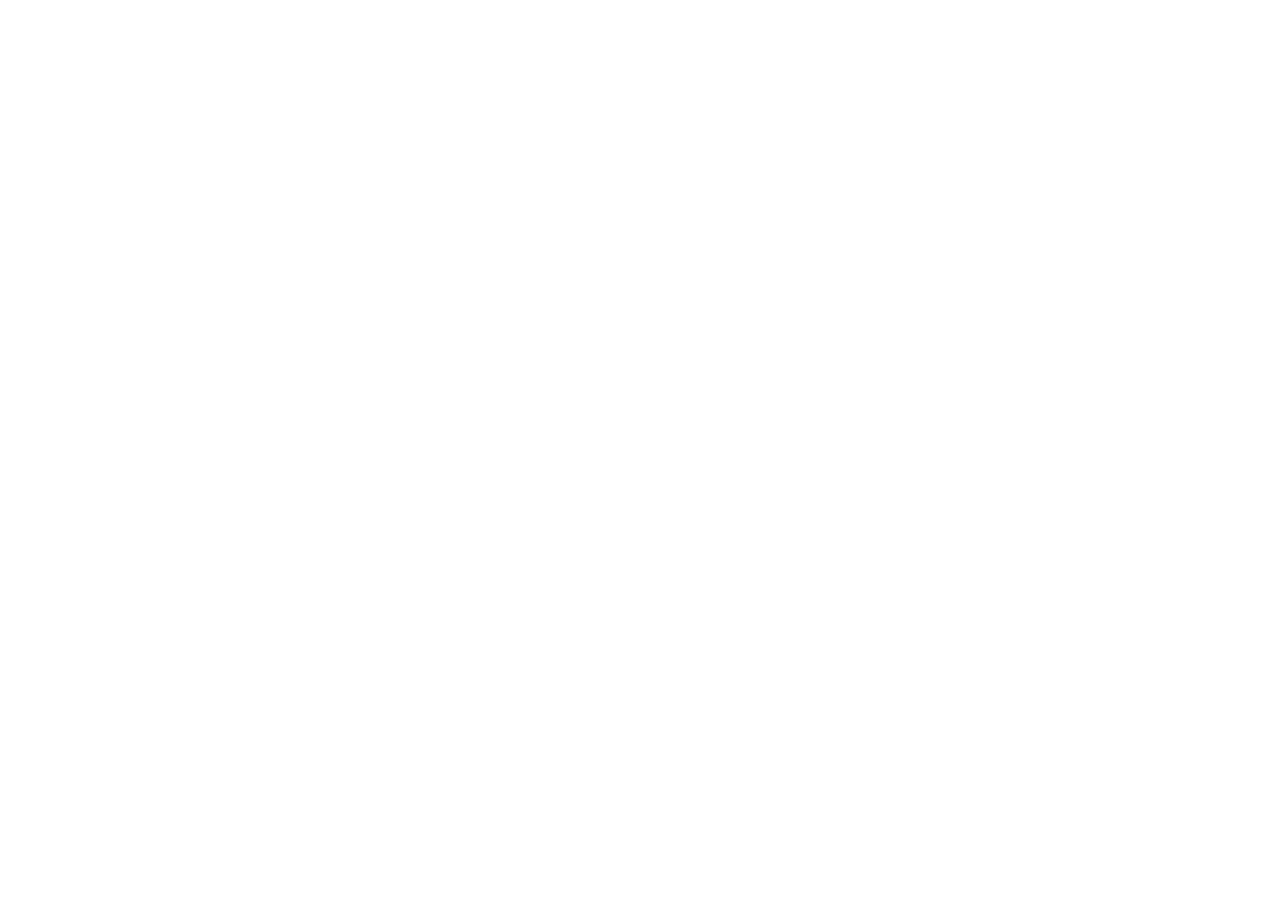
==== index.html @ 029785fe "Se añadio el setup del proyecto" ====
<!DOCTYPE html>
<html lang="en">
<head>
    <meta charset="UTF-8">
    <meta http-equiv="X-UA-Compatible" content="IE=edge">
    <meta name="viewport" content="width=device-width, initial-scale=1.0">
    <title>Document</title>
</head>
<body>
    
</body>
</html>
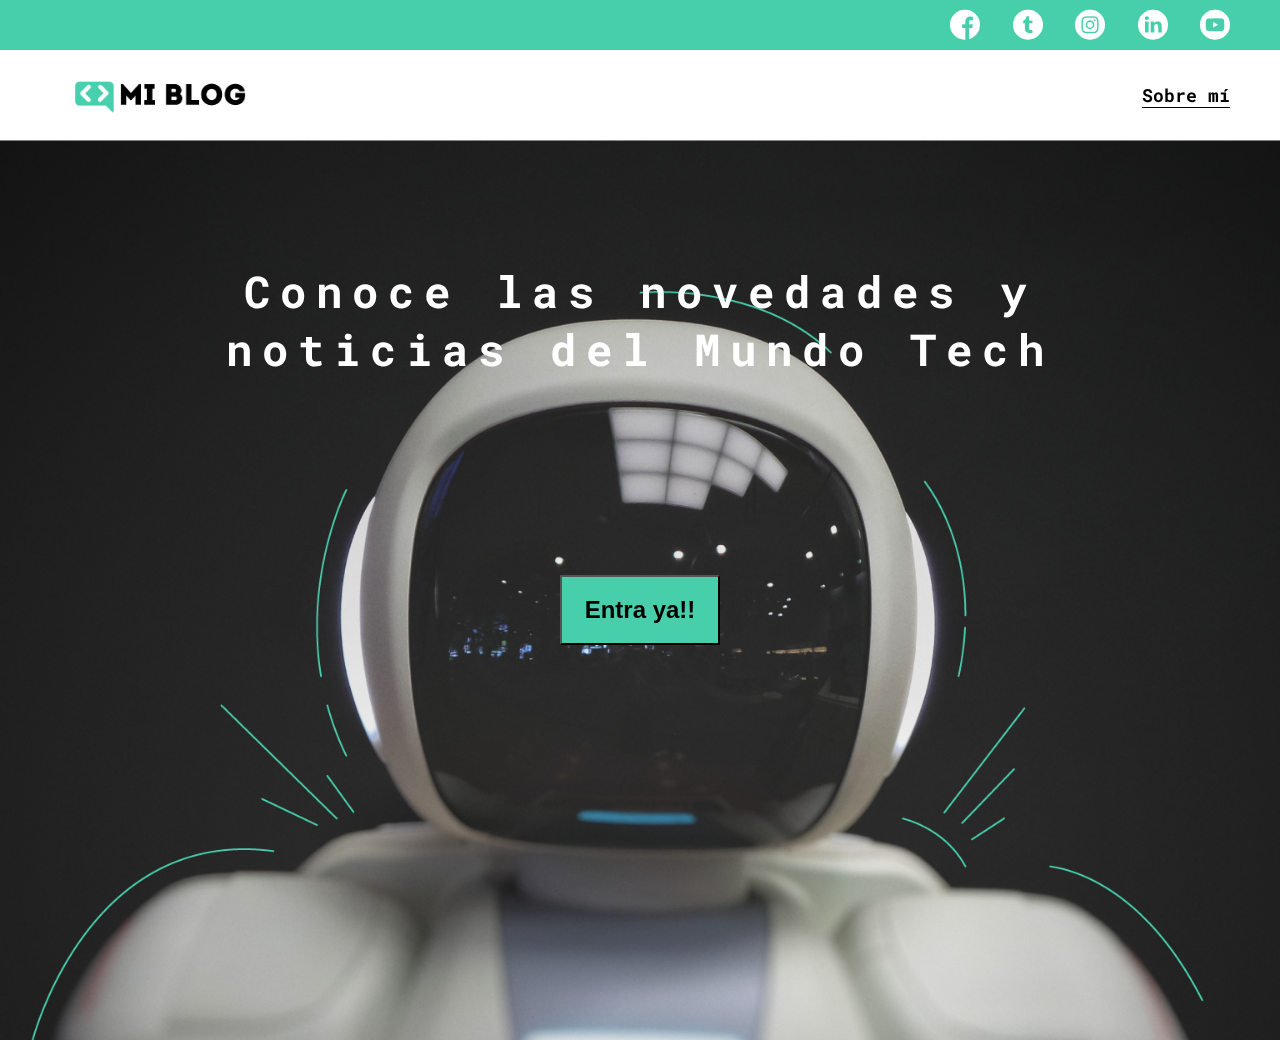
==== commit b4f2a982: "Se maqueto y se le dieron estilos al index.html" ====
--- a/index.html
+++ b/index.html
@@ -4,9 +4,42 @@
     <meta charset="UTF-8">
     <meta http-equiv="X-UA-Compatible" content="IE=edge">
     <meta name="viewport" content="width=device-width, initial-scale=1.0">
-    <title>Document</title>
+    <link rel="preconnect" href="https://fonts.googleapis.com">
+    <link rel="preconnect" href="https://fonts.gstatic.com" crossorigin>
+    <link href="https://fonts.googleapis.com/css2?family=Roboto+Mono:wght@400;500;700&family=Roboto+Slab:wght@400;700&family=Roboto:wght@400;500;700;900&display=swap" rel="stylesheet">
+    <link rel="stylesheet" href="./css/main.css">
+    <link rel="stylesheet" href="./css/font/flaticon.css">
+    <title>Mi Blog</title>
 </head>
 <body>
-    
+    <header>
+        <section class="header-icons-container">
+            <div class="icons">
+                <a href="#"><span class="flaticon-001-facebook"></span></a>
+                <a href="#"><span class="flaticon-002-twitter"></span></a>
+                <a href="#"><span class="flaticon-011-instagram"></span></a>
+                <a href="#"><span class="flaticon-010-linkedin"></span></a>
+                <a href="#"><span class="flaticon-008-youtube"></span></a>
+            </div>
+        </section>
+        <nav>
+            <section class="nav-logo-container">
+                <a href="/"> <img src="./assets/img/Logo-negro.png" alt="Logo de mi blog"> </a>
+            </section>
+            <section class="nav-profile-link">
+                <a href="perfil.html">Sobre mí</a>
+            </section>
+        </nav>
+    </header>
+    <main class="home-main">
+        <section class="main-text-container">
+            <h1>Conoce las novedades y <br> noticias del Mundo Tech</h1>
+        </section>
+        <section class="main-button-container">
+            <button>
+                <a href="blogs.html">Entra ya!!</a>
+            </button>
+        </section>
+    </main>
 </body>
 </html>--- a/css/main.css
+++ b/css/main.css
@@ -0,0 +1,135 @@
+* {
+    box-sizing: border-box;
+    margin: 0;
+    padding: 0;
+}
+html {
+    font-size: 62.5%;
+}
+body {
+    position: fixed;
+    top: 0;
+    bottom: 0;
+    left: 0;
+    right: 0;
+    font-family: 'Roboto Mono', monospace;
+}
+a {
+    text-decoration: none;
+    color: black;
+}
+header {
+    width: 100%;
+    height: 140px;
+    display: grid;
+    grid-template-rows: 1fr 1fr;
+}
+header .header-icons-container {
+    width: 100%;
+    height: 50px;
+    display: grid;
+    background-color: #47cfac;
+}
+header .header-icons-container .icons {
+    width: 300px;
+    height: auto;
+    display: flex;
+    justify-items: flex-end;
+    align-items: center;
+    justify-content: space-between;
+    justify-self: end;
+    margin-right: 50px;
+}
+header .icons span {
+    color: white;
+}
+nav {
+    display: grid;
+    grid-template-columns: 1fr 1fr;
+    height: 90px;
+}
+nav .nav-logo-container {
+    margin-left: 50px;
+}
+nav .nav-logo-container img {
+    width: 220px;
+    margin-top: 10px;
+}
+nav .nav-profile-link {
+    display: flex;
+    align-items: center;
+    justify-content: flex-end;
+    margin-right: 50px;
+}
+nav .nav-profile-link a {
+    font-size: 1.8rem;
+    font-weight: bold;
+    color: black;
+    border-bottom: 1px solid black;
+}
+.home-main {
+    width: 100%;
+    height: 100%;
+    display: grid;
+    grid-template-columns: 1fr 4fr 1fr;
+    grid-template-rows: 1fr 2fr;
+    background-image: url('../assets/img/Cover.png');
+    background-repeat: no-repeat;
+    background-position: center;
+    background-size: cover;
+}
+.home-main .main-text-container {
+    display: grid;
+    grid-column: 2;
+    justify-items: center;
+    align-items: center;
+}
+.home-main .main-text-container h1 {
+    font-size: 4.4rem;
+    letter-spacing: 1rem;
+    text-align: center;
+    color: white;
+    margin-top: 60px;
+}
+.home-main .main-button-container {
+    display: grid;
+    grid-column: 2;
+    justify-items: center;
+    align-items: flex-start;
+}
+.home-main .main-button-container button{
+    width: 160px;
+    height: 70px;
+    background-color: #47cfac;
+    margin-top: 135px;
+    cursor: pointer;
+}
+.main-button-container button a {
+    font-weight: bold;
+    font-size: 2.4rem;
+}
+
+.blogs-main {
+    display: grid;
+}
+.blogs-news-container {
+    background-color: #e6e9ed;
+    padding: 0 50px 40px;
+}
+.blogs-main-new {
+    display: grid;
+    grid-template-columns: 2fr 1fr;
+    grid-template-rows: 2fr;
+}
+.blogs-news-img-container {
+    grid-column: 1;
+}
+.blogs-news-img-container img {
+
+}
+.blogs-news-info-container {
+    grid-column: 2;
+}
+.blogs-news-info-container p {
+    margin-bottom: 35px;
+}--- a/css/font/flaticon.css
+++ b/css/font/flaticon.css
@@ -0,0 +1,46 @@
+	/*
+  	Flaticon icon font: Flaticon
+  	Creation date: 20/12/2018 09:27
+  	*/
+
+@font-face {
+  font-family: "Flaticon";
+  src: url("./Flaticon.eot");
+  src: url("./Flaticon.eot?#iefix") format("embedded-opentype"),
+       url("./Flaticon.woff") format("woff"),
+       url("./Flaticon.ttf") format("truetype"),
+       url("./Flaticon.svg#Flaticon") format("svg");
+  font-weight: normal;
+  font-style: normal;
+}
+
+@media screen and (-webkit-min-device-pixel-ratio:0) {
+  @font-face {
+    font-family: "Flaticon";
+    src: url("./Flaticon.svg#Flaticon") format("svg");
+  }
+}
+
+[class^="flaticon-"]:before, [class*=" flaticon-"]:before,
+[class^="flaticon-"]:after, [class*=" flaticon-"]:after {   
+  font-family: Flaticon;
+        font-size: 30px;
+font-style: normal;
+margin-left: 20px;
+}
+
+.flaticon-001-facebook:before { content: "\f100"; }
+.flaticon-002-twitter:before { content: "\f101"; }
+.flaticon-003-whatsapp:before { content: "\f102"; }
+.flaticon-004-groupme:before { content: "\f103"; }
+.flaticon-005-kik:before { content: "\f104"; }
+.flaticon-006-skype:before { content: "\f105"; }
+.flaticon-007-periscope:before { content: "\f106"; }
+.flaticon-008-youtube:before { content: "\f107"; }
+.flaticon-009-itunes:before { content: "\f108"; }
+.flaticon-010-linkedin:before { content: "\f109"; }
+.flaticon-011-instagram:before { content: "\f10a"; }
+.flaticon-012-messenger:before { content: "\f10b"; }
+.flaticon-013-twitter-1:before { content: "\f10c"; }
+.flaticon-014-snapchat:before { content: "\f10d"; }
+.flaticon-015-reddit:before { content: "\f10e"; }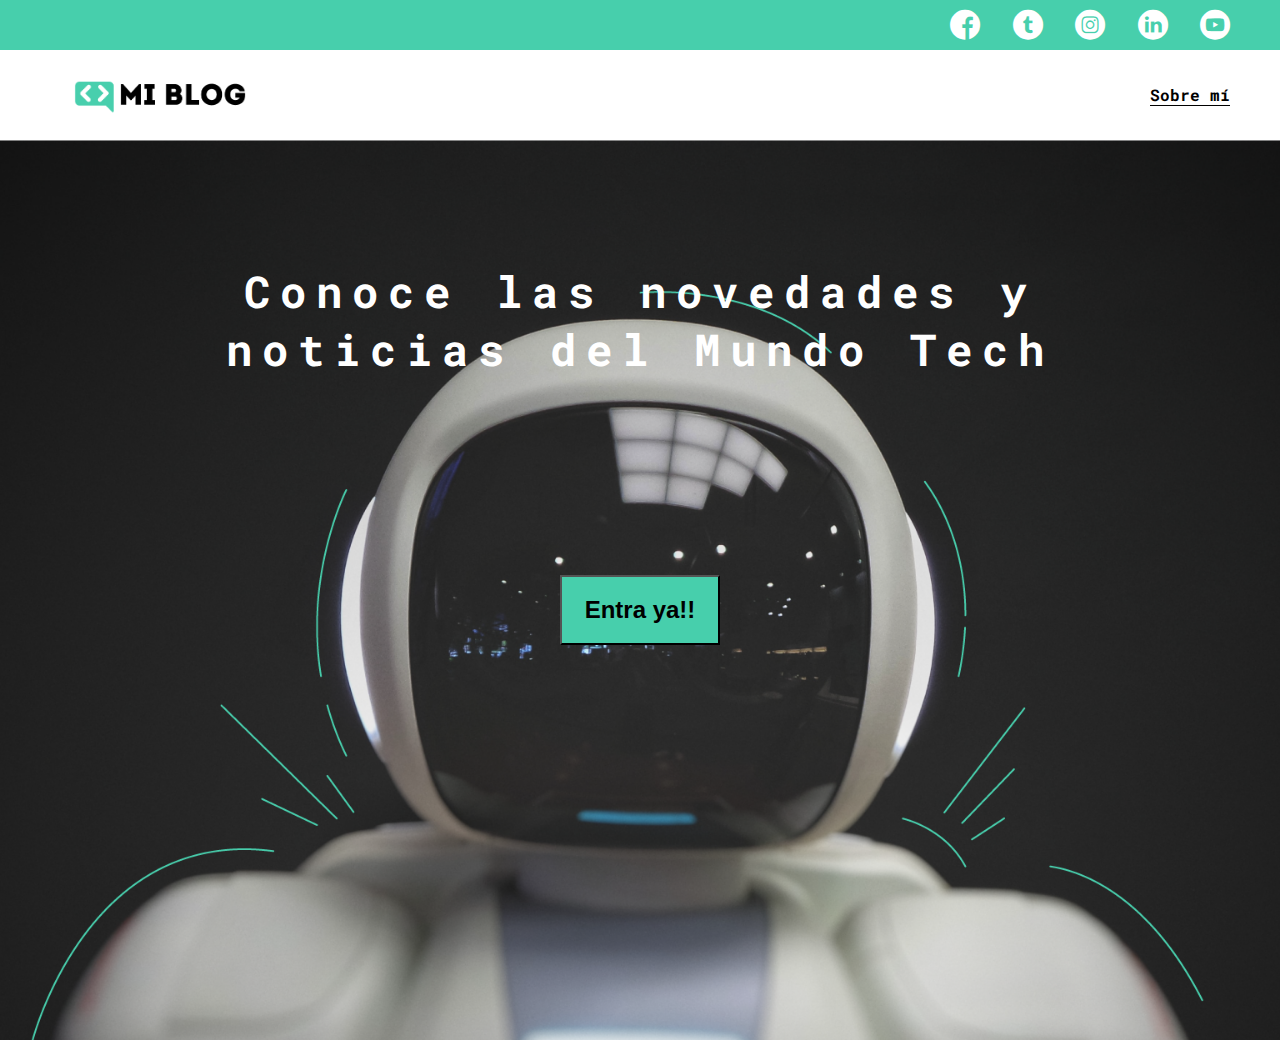
==== commit b27f4ed4: "Se añadieron los media queries a blog.html y index.html" ====
--- a/index.html
+++ b/index.html
@@ -9,6 +9,7 @@
     <link href="https://fonts.googleapis.com/css2?family=Roboto+Mono:wght@400;500;700&family=Roboto+Slab:wght@400;700&family=Roboto:wght@400;500;700;900&display=swap" rel="stylesheet">
     <link rel="stylesheet" href="./css/main.css">
     <link rel="stylesheet" href="./css/font/flaticon.css">
+    <link rel="stylesheet" href="./css/media-queries.css">
     <title>Mi Blog</title>
 </head>
 <body>
--- a/css/main.css
+++ b/css/main.css
@@ -7,16 +7,25 @@
     font-size: 62.5%;
 }
 body {
-    position: fixed;
-    top: 0;
-    bottom: 0;
-    left: 0;
-    right: 0;
+    width: 100%;
+    height: 100vh;
+    overflow: hidden;
     font-family: 'Roboto Mono', monospace;
 }
 a {
     text-decoration: none;
     color: black;
+}
+.home-body {
+    overflow: visible;
+}
+.grid-container {
+    max-width: 1200px;
+    margin: auto;
+}
+.grid-contact-container {
+    max-width: 1800px;
+    margin: auto;
 }
 header {
     width: 100%;
@@ -62,13 +71,13 @@
     margin-right: 50px;
 }
 nav .nav-profile-link a {
-    font-size: 1.8rem;
+    font-size: 1.6rem;
     font-weight: bold;
     color: black;
     border-bottom: 1px solid black;
 }
 .home-main {
-    width: 100%;
+    width: 100vw;
     height: 100%;
     display: grid;
     grid-template-columns: 1fr 4fr 1fr;
@@ -111,25 +120,176 @@
 
 .blogs-main {
     display: grid;
+    margin-bottom: 30px;
 }
 .blogs-news-container {
     background-color: #e6e9ed;
-    padding: 0 50px 40px;
+    padding: 0 150px 40px;
+}
+.profile-main-container {
+    background-color: #e6e9ed;
+    padding: 40px 150px;
 }
 .blogs-main-new {
     display: grid;
     grid-template-columns: 2fr 1fr;
     grid-template-rows: 2fr;
 }
-.blogs-news-img-container {
+.profile-container {
+    display: grid;
+    grid-template-columns: 1fr 2fr;
+}
+.blogs-main-new h3 {
+    font-size: 1.8rem;
+    font-weight: bold;
+    padding: 20px 0;
+}
+.blogs-news-img-container,
+.profile-img-container {
     grid-column: 1;
 }
 .blogs-news-img-container img {
+    width: 85%;
+}
+.profile-img-container img {
+    width: 100%;
+}
+.blogs-news-info-container {
+    grid-column: 2;
+}
+.profile-info-container {
+    grid-column: 2;
+    margin-left: 30px;
+    align-self: center;
+}
+.blogs-news-info-container h2,
+.profile-info-container h2 {
+    font-size: 2.4rem;
+    font-weight: bold;
+    margin-bottom: 20px;
+}
+.blogs-news-info-container p {
+    font-size: 1.6rem;
+    font-weight: 500;
+    margin-bottom: 35px;
+}
+.profile-info-container p {
+    font-size: 1.6rem;
+    font-weight: 500;
+}
+.blogs-button {
+    border: 1px solid #47cfac;
+    font-size: 1.2rem;
+    font-weight: 500;
+    padding: 10px 15px;
+}
+.blogs-posts-container,
+.profile-projects-container {
+    padding: 0 150px 40px;
+}
+.blogs-posts-container h3,
+.profile-projects-container h3 {
+    border-bottom: 1px solid #cdd2da;
+    font-size: 1.8rem;
+    padding: 20px 0;
+    text-align: center;
+}
+.profile-projects-container h3 {
+    padding: 30px 0 20px;
+}
+.blogs-posts-container div,
+.profile-projects-container div{
+    display: grid;
+    grid-template-columns: repeat(3, 1fr);
+    grid-template-rows: 1fr;
+    gap: 40px 20px;
+    padding: 0 20px;
+}
+.post-container,
+.projects-container {
+    padding-top: 20px;
+}
+.post-container img,
+.projects-container img {
+    width: 100%;
+}
+.post-container h4,
+.projects-container h4 {
+    padding: 12px 0 28px;
+    font-size: 1.6rem;
+}
+.post-container p,
+.projects-container p {
+    padding-bottom: 30px;
+    font-size: 1.6rem;
+    font-weight: 500;
+}
 
-}
-.blogs-news-info-container {
-    grid-column: 2;
-}
-.blogs-news-info-container p {
-    margin-bottom: 35px;
+.blogpost-img-container {
+    padding: 0 50px 40px;
+}
+.blogpost-img-container img {
+    width: 100%;
+}
+.blogpost-main-container {
+    padding: 0 50px 40px;
+}
+.blogpost-main-container h3 {
+    border-bottom: 1px solid #cdd2da;
+    padding-bottom: 20px;
+    font-size: 2rem;
+}
+.blogpost-main-container article h1 {
+    font-size: 3.5rem;
+    padding: 30px 0;
+}
+.blogpost-main-container article p {
+    font-size: 1.6rem;
+    font-weight: 500;
+    margin-bottom: 15px;
+}
+.contact-background-container {
+    width: 100%;
+    background-color: #e6e9ed;
+}
+.contact-main-container {
+    display: grid;
+    grid-template-columns: 1fr 1fr;
+    width: 100%;
+    height: 320px;
+    justify-items: center;
+    align-items: center;
+}
+.contact-main-container img {
+    width: 100px;
+}
+.contact-left,
+.contact-right {
+    display: grid;
+    grid-template-columns: 100px 300px;
+}
+.contact-text-container {
+    margin-left: 10px;
+    font-size: 1.6rem;
+    font-weight: 500;
+    align-self: flex-end;
+}
+.contact-text-container a {
+    border-bottom: 1px solid #18191a;
+    padding-bottom: 3px;
+}
+.contact-text-container p {
+    margin-top: 10px;
+}
+footer {
+    width: 100%;
+    padding: 25px;
+    text-align: center;
+    background-color: #22272d;
+    border-top: 30px solid #47cfac;
+}
+footer p {
+    font-size: 1.4rem;
+    font-weight: 500;
+    color: white;
 }--- a/css/media-queries.css
+++ b/css/media-queries.css
@@ -0,0 +1,110 @@
+@media (max-width: 900px) {
+    .blogs-main {
+        grid-template-columns: 1fr;
+        grid-template-rows: repeat(3, 1fr);
+    }
+    .blogs-news-container {
+        padding: 0;
+    }
+    .blogs-news-img-container {
+        grid-row: 2;
+    }
+    .blogs-news-info-container {
+        grid-row: 3;
+        grid-column: 1;
+    }
+    .blogs-posts-container {
+        padding: 0;
+    }
+    .blogs-posts-container div,
+    .profile-projects-container div{
+        /* display: grid;
+        grid-template-columns: repeat(3, 1fr);
+        grid-template-rows: 1fr;
+        gap: 40px 20px;
+        padding: 0 20px; */
+        display: inline-block;
+    }
+    .contact-main-container {
+        grid-template-columns: 1fr;
+        grid-template-rows: 1fr 1fr;
+    }
+}
+@media (max-width: 430px) {
+    header .header-icons-container {
+        display: flex;
+        justify-content: center;
+        align-items: center;
+    }
+    header .header-icons-container .icons {
+        display: flex;
+        margin-right: 0;
+    }
+    [class^="flaticon-"]:before, [class*=" flaticon-"]:before, [class^="flaticon-"]:after, [class*=" flaticon-"]:after {
+        margin-left: 0;
+    }
+    nav .nav-logo-container {
+        margin-left: 0;
+    }
+    nav .nav-logo-container img {
+        width: 190px;
+    }
+    nav .nav-profile-link {
+        margin-right: 20px;
+        padding-bottom: 15px;
+    }
+    nav .nav-profile-link a {
+        font-size: 1.4rem;
+    }
+    .home-main {
+        grid-template-columns: 1fr;
+    }
+    .home-main .main-text-container h1 {
+        font-size: 3rem;
+    }
+    .home-main .main-button-container button{
+        width: 145px;
+        height: 55px;
+        margin-top: 80px;
+    }
+    .main-button-container button a {
+        font-size: 1.8rem;
+    }
+    .blogpost-img-container {
+        padding: 0 0 20px;
+    }
+    .blogpost-main-container {
+        padding: 0 25px 40px;
+    }
+    .blogpost-main-container h3 {
+        text-align: center;
+    }
+    .blogpost-main-container article h1 {
+        font-size: 3rem;
+        padding: 30px 0;
+    }
+    .blogpost-main-container article p {
+        font-size: 1.2rem;
+    }
+    .contact-main-container {
+        height: 400px;
+    }
+    .contact-main-container img {
+        width: 80px;
+    }
+    .contact-left,
+    .contact-right {
+        display: grid;
+        grid-template-columns: 1fr;
+        grid-template-rows: 1fr auto;
+        justify-items: center;
+    }
+    .contact-text-container {
+        margin: 5px 0;
+        font-size: 1.2rem;
+        text-align: center;
+    }
+    footer p {
+        font-size: 1.2rem;
+    }
+}